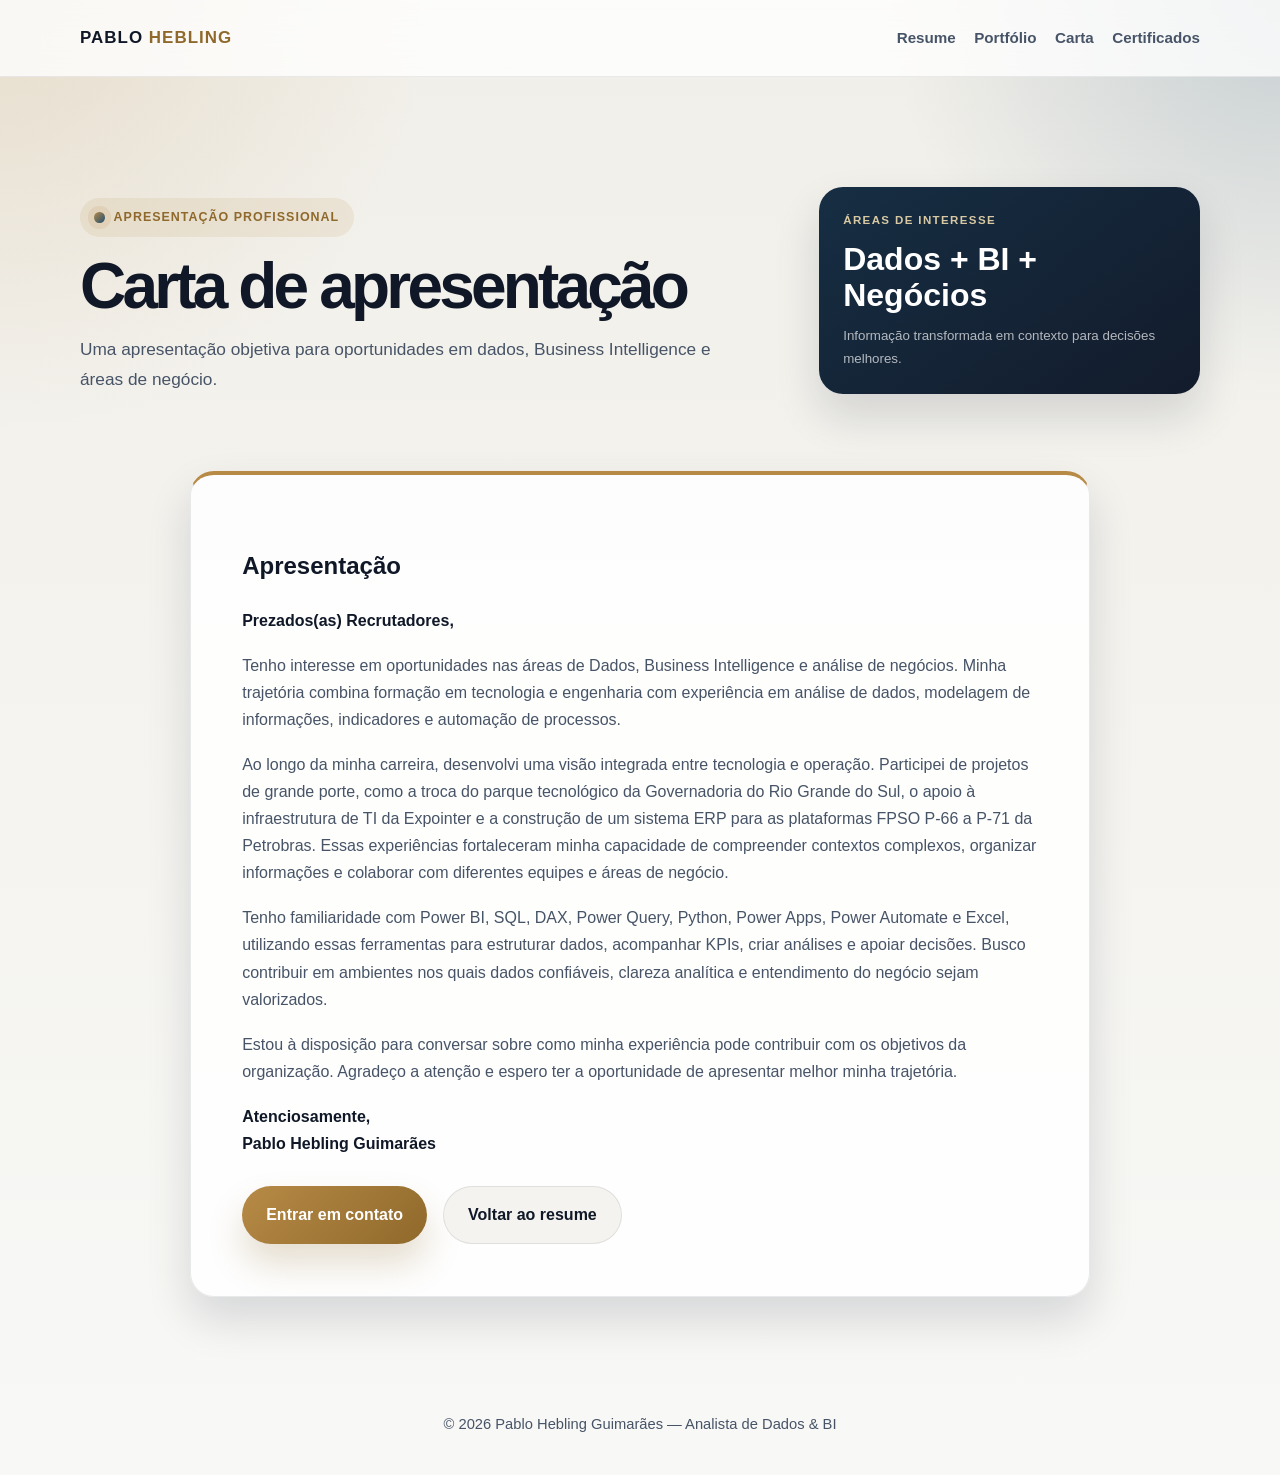
==== carta-apresentacao.html @ a9e6aeb6 "Atualização de currículo com experiências, certificados e carta de apresentação." ====
<!DOCTYPE html>
<html lang="pt-BR">
  <head>
    <meta charset="UTF-8" />
    <meta http-equiv="X-UA-Compatible" content="IE=edge" />
    <meta name="viewport" content="width=device-width, initial-scale=1.0" />
    <meta
      name="description"
      content="Carta de apresentação de Pablo Hebling Guimarães para oportunidades em dados, negócios e Business Intelligence."
    />
    <meta name="robots" content="index, follow" />
    <meta
      http-equiv="Content-Security-Policy"
      content="default-src 'self'; img-src 'self' data:; style-src 'self'; script-src 'self'; object-src 'none'; base-uri 'self'; frame-ancestors 'none';"
    />
    <title>Carta de apresentação | Pablo Hebling Guimarães</title>
    <link rel="icon" href="favicon.ico" type="image/x-icon" />
    <link rel="stylesheet" href="css/main.css" />
  </head>
  <body>
    <header class="topbar">
      <div class="container nav" aria-label="Menu principal">
        <a class="brand" href="index.html">Pablo <span>Hebling</span></a>
        <button class="menu-toggle" type="button" aria-label="Abrir menu" aria-expanded="false">
          Menu
        </button>
        <nav class="nav-links" aria-label="Navegação do documento">
          <a href="index.html">Resume</a>
          <a href="portfolio.html">Portfólio</a>
          <a href="carta-apresentacao.html" aria-current="page">Carta</a>
          <a href="certificados.html">Certificados</a>
        </nav>
      </div>
    </header>

    <main>
      <section class="document-hero container reveal" aria-labelledby="letter-title">
        <div>
          <span class="eyebrow">Apresentação profissional</span>
          <h1 id="letter-title">Carta de apresentação</h1>
          <p>
            Uma apresentação objetiva para oportunidades em dados, Business Intelligence e áreas de negócio.
          </p>
        </div>
        <div class="document-mark" aria-label="Áreas de interesse">
          <span class="signal-label">ÁREAS DE INTERESSE</span>
          <strong>Dados + BI + Negócios</strong>
          <small>Informação transformada em contexto para decisões melhores.</small>
        </div>
      </section>

      <section class="container reveal" aria-labelledby="letter-content-title">
        <article class="letter-sheet">
          <h2 id="letter-content-title">Apresentação</h2>
          <p class="letter-greeting">Prezados(as) Recrutadores,</p>
          <p>
            Tenho interesse em oportunidades nas áreas de Dados, Business Intelligence e análise de negócios.
            Minha trajetória combina formação em tecnologia e engenharia com experiência em análise de dados,
            modelagem de informações, indicadores e automação de processos.
          </p>
          <p>
            Ao longo da minha carreira, desenvolvi uma visão integrada entre tecnologia e operação. Participei de
            projetos de grande porte, como a troca do parque tecnológico da Governadoria do Rio Grande do Sul, o apoio
            à infraestrutura de TI da Expointer e a construção de um sistema ERP para as plataformas FPSO P-66 a P-71
            da Petrobras. Essas experiências fortaleceram minha capacidade de compreender contextos complexos,
            organizar informações e colaborar com diferentes equipes e áreas de negócio.
          </p>
          <p>
            Tenho familiaridade com Power BI, SQL, DAX, Power Query, Python, Power Apps, Power Automate e Excel,
            utilizando essas ferramentas para estruturar dados, acompanhar KPIs, criar análises e apoiar decisões.
            Busco contribuir em ambientes nos quais dados confiáveis, clareza analítica e entendimento do negócio
            sejam valorizados.
          </p>
          <p>
            Estou à disposição para conversar sobre como minha experiência pode contribuir com os objetivos da
            organização. Agradeço a atenção e espero ter a oportunidade de apresentar melhor minha trajetória.
          </p>
          <p class="letter-signoff">Atenciosamente,<br />Pablo Hebling Guimarães</p>
          <div class="hero-actions">
            <a class="btn btn-primary" href="mailto:hebling.pablo@gmail.com">Entrar em contato</a>
            <a class="btn btn-secondary" href="index.html">Voltar ao resume</a>
          </div>
        </article>
      </section>
    </main>

    <footer>
      © 2026 Pablo Hebling Guimarães — Analista de Dados &amp; BI
    </footer>

    <script src="js/cv-modern.js"></script>
  </body>
</html>
---- css/main.css ----
:root {
  --bg: #0e1727;
  --bg-soft: #121f2d;
  --bg-muted: #f3f1ed;
  --panel: rgba(16, 23, 36, 0.82);
  --surface: #ffffff;
  --surface-soft: #f5f3ef;
  --text: #101828;
  --text-soft: #475467;
  --muted: #98a2b3;
  --primary: #b78a46;
  --primary-strong: #8f692b;
  --secondary: #1f4d73;
  --secondary-soft: #5a7ba1;
  --highlight: #d9c9a3;
  --border: rgba(16, 24, 40, 0.09);
  --shadow: 0 22px 45px rgba(15, 23, 42, 0.14);
  --radius: 24px;
}

* {
  box-sizing: border-box;
}

html {
  scroll-behavior: smooth;
}

body {
  margin: 0;
  min-height: 100vh;
  font-family: "Inter", "Segoe UI", sans-serif;
  background:
    radial-gradient(circle at top left, rgba(183, 138, 70, 0.18), transparent 22%),
    radial-gradient(circle at right top, rgba(31, 77, 115, 0.2), transparent 20%),
    linear-gradient(180deg, #f1efe9 0%, #f8f8f6 100%);
  color: var(--text);
  line-height: 1.7;
}

img {
  max-width: 100%;
  display: block;
}

a {
  color: inherit;
  text-decoration: none;
}

button,
input,
textarea,
select {
  font: inherit;
}

.container {
  width: min(1120px, calc(100% - 2rem));
  margin: 0 auto;
}

.topbar {
  position: sticky;
  top: 0;
  z-index: 30;
  border-bottom: 1px solid rgba(16, 24, 40, 0.08);
  background: rgba(255, 255, 255, 0.78);
  backdrop-filter: blur(18px);
}

.nav {
  display: flex;
  align-items: center;
  justify-content: space-between;
  min-height: 76px;
  gap: 1.2rem;
}

.brand {
  font-size: 1.06rem;
  font-weight: 800;
  letter-spacing: 0.06em;
  text-transform: uppercase;
}

.brand span {
  color: var(--primary-strong);
}

.nav-links {
  display: flex;
  align-items: center;
  gap: 1.15rem;
}

.nav-links a {
  position: relative;
  color: var(--text-soft);
  font-size: 0.95rem;
  font-weight: 600;
  padding: 0.4rem 0;
}

.nav-links a::after {
  content: "";
  position: absolute;
  left: 0;
  bottom: -0.1rem;
  width: 0;
  height: 2px;
  border-radius: 999px;
  background: linear-gradient(90deg, var(--primary), var(--secondary));
  transition: width 0.25s ease;
}

.nav-links a:hover::after,
.nav-links a:focus-visible::after {
  width: 100%;
}

.menu-toggle {
  display: none;
  border: 1px solid var(--border);
  background: var(--surface);
  color: var(--text);
  border-radius: 12px;
  padding: 0.65rem 0.9rem;
  cursor: pointer;
}

main {
  padding: 2rem 0 4rem;
}

section {
  padding: 2rem 0;
}

.portfolio-hero {
  display: grid;
  grid-template-columns: minmax(0, 1.35fr) minmax(280px, 0.65fr);
  align-items: end;
  gap: 2rem;
  min-height: 430px;
  padding-top: 4.5rem;
  padding-bottom: 3.5rem;
}

.portfolio-hero-copy h1 {
  max-width: 760px;
  margin: 1rem 0;
  font-size: clamp(2.8rem, 6vw, 5.4rem);
  line-height: 1.02;
  letter-spacing: -0.06em;
}

.portfolio-hero-copy p {
  max-width: 62ch;
  margin: 0;
  color: var(--text-soft);
  font-size: 1.08rem;
}

.portfolio-signal {
  min-height: 220px;
  display: flex;
  flex-direction: column;
  justify-content: flex-end;
  gap: 0.8rem;
  padding: 1.6rem;
  border-radius: var(--radius);
  color: #fff;
  background:
    linear-gradient(145deg, rgba(18, 42, 64, 0.98), rgba(14, 23, 39, 0.98)),
    var(--bg);
  box-shadow: var(--shadow);
}

.signal-label {
  color: var(--highlight);
  font-size: 0.72rem;
  font-weight: 800;
  letter-spacing: 0.12em;
}

.portfolio-signal strong {
  font-size: clamp(1.6rem, 3vw, 2.35rem);
  line-height: 1.1;
}

.portfolio-signal small {
  color: rgba(255, 255, 255, 0.68);
}

.signal-line {
  height: 2px;
  margin-top: 0.8rem;
  overflow: hidden;
  background: rgba(255, 255, 255, 0.16);
}

.signal-line span {
  display: block;
  width: 38%;
  height: 100%;
  background: var(--primary);
}

.hero {
  padding-top: 2.5rem;
}

.hero-card {
  display: grid;
  grid-template-columns: 1.2fr 0.8fr;
  gap: 2rem;
  background: rgba(255, 255, 255, 0.8);
  border: 1px solid rgba(16, 24, 40, 0.06);
  box-shadow: var(--shadow);
  border-radius: calc(var(--radius) + 8px);
  padding: clamp(1.4rem, 2vw, 2.4rem);
}

.premium-card {
  background: linear-gradient(135deg, rgba(255, 255, 255, 0.94), rgba(245, 242, 238, 0.9));
}

.eyebrow {
  display: inline-flex;
  align-items: center;
  gap: 0.55rem;
  padding: 0.55rem 0.9rem;
  border-radius: 999px;
  background: rgba(183, 138, 70, 0.12);
  color: var(--primary-strong);
  font-size: 0.78rem;
  font-weight: 800;
  text-transform: uppercase;
  letter-spacing: 0.08em;
}

.eyebrow::before {
  content: "";
  width: 0.65rem;
  height: 0.65rem;
  border-radius: 50%;
  background: linear-gradient(135deg, var(--primary), var(--secondary));
  box-shadow: 0 0 0 6px rgba(183, 138, 70, 0.14);
}

.hero-copy h1 {
  margin: 1rem 0 1rem;
  font-size: clamp(2.5rem, 5vw, 4.4rem);
  line-height: 1.06;
  letter-spacing: -0.06em;
}

.hero-copy h1 span {
  color: var(--primary-strong);
}

.hero-copy p {
  margin: 0;
  font-size: 1.06rem;
  color: var(--text-soft);
  max-width: 62ch;
}

.hero-actions {
  display: flex;
  flex-wrap: wrap;
  gap: 1rem;
  margin-top: 1.8rem;
}

.btn {
  display: inline-flex;
  align-items: center;
  justify-content: center;
  border: 0;
  border-radius: 999px;
  padding: 0.92rem 1.5rem;
  font-weight: 700;
  transition: transform 0.2s ease, box-shadow 0.2s ease;
  cursor: pointer;
}

.btn:hover,
.btn:focus-visible {
  transform: translateY(-1px);
}

.btn-primary {
  background: linear-gradient(135deg, var(--primary), var(--primary-strong));
  color: #fff;
  box-shadow: 0 20px 35px rgba(143, 105, 43, 0.22);
}

.btn-secondary {
  background: var(--surface-soft);
  color: var(--text);
  border: 1px solid var(--border);
}

.quick-stats {
  display: grid;
  grid-template-columns: repeat(3, minmax(110px, 1fr));
  gap: 1rem;
  margin-top: 1.8rem;
  list-style: none;
  padding: 0;
}

.quick-stats li {
  padding: 1rem 0.8rem;
  background: rgba(255, 255, 255, 0.7);
  border-radius: 18px;
  border: 1px solid var(--border);
}

.quick-stats strong {
  display: block;
  font-size: 1.2rem;
  font-weight: 800;
  color: var(--primary-strong);
}

.quick-stats span {
  color: var(--text-soft);
  font-size: 0.8rem;
}

.social-links {
  display: flex;
  flex-wrap: wrap;
  gap: 0.75rem;
  margin-top: 1.4rem;
}

.social-links a {
  display: inline-flex;
  align-items: center;
  justify-content: center;
  min-height: 42px;
  padding: 0.6rem 0.9rem;
  border: 1px solid var(--border);
  border-radius: 999px;
  background: rgba(255, 255, 255, 0.65);
  color: var(--text);
  font-size: 0.82rem;
  font-weight: 700;
}

.profile-lockup {
  display: flex;
  flex-direction: column;
  justify-content: center;
  align-items: center;
  gap: 1.1rem;
  padding: 1.2rem;
  background: linear-gradient(180deg, rgba(17, 27, 43, 0.96), rgba(20, 38, 58, 0.96));
  border-radius: calc(var(--radius) + 4px);
  color: #fff;
}

.photo-frame {
  width: 100%;
  display: flex;
  justify-content: center;
  align-items: center;
}

.avatar {
  width: min(100%, 260px);
  aspect-ratio: 1 / 1;
  object-fit: cover;
  object-position: center 30%;
  border-radius: 28px;
  border: 4px solid rgba(255, 255, 255, 0.12);
  box-shadow: 0 26px 44px rgba(0, 0, 0, 0.22);
}

.profile-meta {
  width: 100%;
  display: grid;
  gap: 0.75rem;
}

.meta-item {
  display: flex;
  justify-content: space-between;
  gap: 1rem;
  padding: 0.72rem 0.8rem;
  border-radius: 12px;
  background: rgba(255, 255, 255, 0.04);
  border: 1px solid rgba(255, 255, 255, 0.08);
  font-size: 0.9rem;
}

.meta-item span {
  color: rgba(255, 255, 255, 0.7);
}

.meta-item strong {
  font-weight: 700;
}

.section-header {
  margin-bottom: 1.6rem;
}

.section-header .kicker {
  display: inline-block;
  color: var(--primary-strong);
  font-size: 0.76rem;
  letter-spacing: 0.12em;
  text-transform: uppercase;
  font-weight: 800;
}

.section-header h2 {
  margin: 0.45rem 0 0;
  font-size: clamp(1.9rem, 3vw, 2.8rem);
  letter-spacing: -0.05em;
}

.grid-2 {
  display: grid;
  grid-template-columns: repeat(2, minmax(0, 1fr));
  gap: 1.5rem;
}

.card {
  background: rgba(255, 255, 255, 0.82);
  border: 1px solid var(--border);
  border-radius: var(--radius);
  box-shadow: var(--shadow);
  padding: 1.5rem;
}

.card p {
  margin: 0;
  color: var(--text-soft);
}

.pill-group {
  display: flex;
  flex-wrap: wrap;
  gap: 0.7rem;
  margin-top: 1rem;
}

.pill {
  display: inline-flex;
  align-items: center;
  background: rgba(183, 138, 70, 0.09);
  color: var(--primary-strong);
  border-radius: 999px;
  padding: 0.55rem 0.85rem;
  font-size: 0.82rem;
  font-weight: 700;
  border: 1px solid rgba(183, 138, 70, 0.2);
}

.stack {
  display: grid;
  gap: 1rem;
}

.skill-item {
  display: grid;
  gap: 0.5rem;
}

.skill-head {
  display: flex;
  justify-content: space-between;
  align-items: center;
  color: var(--text);
  font-weight: 700;
}

.skill-head span:last-child {
  color: var(--text-soft);
  font-size: 0.8rem;
}

.skill-bar {
  width: 100%;
  height: 0.76rem;
  background: #e8e3df;
  border-radius: 999px;
  overflow: hidden;
}

.skill-bar > span {
  display: block;
  height: 100%;
  border-radius: inherit;
  background: linear-gradient(90deg, var(--primary), var(--secondary));
}

.timeline {
  position: relative;
  margin-top: 1rem;
  padding-left: 1.2rem;
}

.timeline::before {
  content: "";
  position: absolute;
  left: 0.2rem;
  top: 0.3rem;
  bottom: 0.25rem;
  width: 2px;
  background: rgba(16, 24, 40, 0.12);
}

.timeline-item {
  position: relative;
  padding: 0 0 1.2rem 1.2rem;
}

.timeline-item::before {
  content: "";
  position: absolute;
  left: -1.29rem;
  top: 0.32rem;
  width: 0.8rem;
  height: 0.8rem;
  border-radius: 50%;
  background: linear-gradient(135deg, var(--primary), var(--secondary));
  box-shadow: 0 0 0 5px rgba(183, 138, 70, 0.14);
}

.timeline-item h3 {
  margin: 0 0 0.3rem;
  font-size: 1.08rem;
}

.timeline-meta {
  display: flex;
  flex-wrap: wrap;
  gap: 0.8rem;
  margin-bottom: 0.6rem;
  color: var(--text-soft);
  font-size: 0.82rem;
  font-weight: 600;
}

.timeline-item p {
  margin: 0;
  color: var(--text-soft);
}

.document-hero {
  display: grid;
  grid-template-columns: minmax(0, 1.3fr) minmax(260px, 0.7fr);
  align-items: end;
  gap: 2rem;
  min-height: 330px;
  padding-top: 4rem;
  padding-bottom: 2.8rem;
}

.document-hero h1 {
  max-width: 720px;
  margin: 1rem 0;
  font-size: clamp(2.6rem, 5vw, 4.8rem);
  line-height: 1.04;
  letter-spacing: -0.06em;
}

.document-hero p {
  max-width: 66ch;
  margin: 0;
  color: var(--text-soft);
  font-size: 1.08rem;
}

.document-mark {
  min-height: 190px;
  display: flex;
  flex-direction: column;
  justify-content: flex-end;
  gap: 0.7rem;
  padding: 1.5rem;
  border-radius: var(--radius);
  color: #fff;
  background: linear-gradient(145deg, rgba(18, 42, 64, 0.98), rgba(14, 23, 39, 0.98));
  box-shadow: var(--shadow);
}

.document-mark strong {
  font-size: clamp(1.4rem, 2.6vw, 2rem);
  line-height: 1.12;
}

.document-mark small {
  color: rgba(255, 255, 255, 0.68);
}

.letter-sheet {
  max-width: 900px;
  margin: 0 auto;
  padding: clamp(1.5rem, 4vw, 3.2rem);
  border: 1px solid var(--border);
  border-top: 4px solid var(--primary);
  border-radius: var(--radius);
  background: rgba(255, 255, 255, 0.86);
  box-shadow: var(--shadow);
}

.letter-sheet p {
  margin: 0 0 1.1rem;
  color: var(--text-soft);
}

.letter-sheet .letter-greeting,
.letter-sheet .letter-signoff {
  color: var(--text);
  font-weight: 700;
}

.certificate-table-wrap {
  overflow-x: auto;
  border: 1px solid var(--border);
  border-radius: var(--radius);
  background: rgba(255, 255, 255, 0.86);
  box-shadow: var(--shadow);
}

.certificate-table {
  width: 100%;
  min-width: 620px;
  border-collapse: collapse;
  text-align: left;
}

.certificate-table th,
.certificate-table td {
  padding: 1.15rem 1.35rem;
  border-bottom: 1px solid var(--border);
}

.certificate-table th {
  color: #fff;
  background: var(--bg);
  font-size: 0.76rem;
  letter-spacing: 0.1em;
  text-transform: uppercase;
}

.certificate-table td {
  color: var(--text-soft);
}

.certificate-table tbody tr:last-child td {
  border-bottom: 0;
}

.certificate-table tbody tr:hover {
  background: rgba(183, 138, 70, 0.08);
}

.certificate-table td:first-child,
.certificate-table td:nth-child(2) {
  color: var(--text);
  font-weight: 700;
}

.certificate-note {
  margin: 1rem 0 0;
  color: var(--text-soft);
  font-size: 0.92rem;
}

.portfolio-intro {
  display: grid;
  grid-template-columns: minmax(180px, 0.55fr) 1fr;
  align-items: center;
  gap: 2rem;
  margin-bottom: 1.5rem;
}

.portfolio-intro h3 {
  margin: 0.35rem 0 0;
  font-size: 1.35rem;
}

.project-grid {
  display: grid;
  grid-template-columns: repeat(3, minmax(0, 1fr));
  gap: 1.5rem;
}

.project-card {
  display: flex;
  flex-direction: column;
  gap: 1rem;
  height: 100%;
  overflow: hidden;
  padding: 0 1.4rem 1.4rem;
  border-radius: var(--radius);
  background: rgba(255, 255, 255, 0.82);
  border: 1px solid var(--border);
  box-shadow: var(--shadow);
  transition: transform 0.25s ease, box-shadow 0.25s ease, border-color 0.25s ease;
}

.project-card:hover,
.project-card:focus-within {
  transform: translateY(-5px);
  border-color: rgba(183, 138, 70, 0.35);
  box-shadow: 0 28px 52px rgba(15, 23, 42, 0.18);
}

.project-visual {
  position: relative;
  display: flex;
  align-items: center;
  justify-content: center;
  min-height: 160px;
  margin: 0 -1.4rem 0;
  overflow: hidden;
  background: #15283a;
}

.project-visual::after {
  position: absolute;
  right: 1rem;
  bottom: 0.8rem;
  color: rgba(255, 255, 255, 0.48);
  font-size: 0.62rem;
  font-weight: 800;
  letter-spacing: 0.12em;
}

.dashboard-visual::after { content: "POWER BI / PREVIEW"; }
.flow-visual { background: #1f4d73; }
.flow-visual::after { content: "AUTOMATION / PREVIEW"; }
.data-visual { background: #253c45; }
.data-visual::after { content: "DATA / PREVIEW"; }
.strategy-visual { background: #41382e; }
.strategy-visual::after { content: "STRATEGY / PREVIEW"; }
.executive-visual { background: #182338; }
.executive-visual::after { content: "EXECUTIVE / PREVIEW"; }
.case-visual { background: #31453e; }
.case-visual::after { content: "CASE / PREVIEW"; }

.visual-topline {
  position: absolute;
  top: 1.4rem;
  left: 1.4rem;
  width: 35%;
  height: 0.45rem;
  border-radius: 99px;
  background: rgba(255, 255, 255, 0.76);
}

.metric-row {
  position: absolute;
  top: 3.2rem;
  left: 1.4rem;
  right: 1.4rem;
  display: flex;
  gap: 0.55rem;
}

.metric-row span {
  width: 28%;
  height: 1.35rem;
  border-radius: 6px;
  background: rgba(255, 255, 255, 0.2);
}

.chart-bars {
  display: flex;
  align-items: end;
  gap: 0.45rem;
  height: 4rem;
  margin-top: 3.5rem;
}

.chart-bars i {
  width: 0.8rem;
  height: 48%;
  border-radius: 4px 4px 0 0;
  background: linear-gradient(180deg, var(--highlight), var(--primary));
}

.chart-bars i:nth-child(2) { height: 68%; }
.chart-bars i:nth-child(3) { height: 55%; }
.chart-bars i:nth-child(4) { height: 82%; }
.chart-bars i:nth-child(5) { height: 64%; }
.chart-bars i:nth-child(6) { height: 92%; }

.flow-node {
  width: 2.8rem;
  height: 2.8rem;
  border: 2px solid var(--highlight);
  border-radius: 12px;
  background: rgba(255, 255, 255, 0.14);
}

.flow-connector {
  width: 2.4rem;
  height: 2px;
  background: var(--highlight);
}

.data-column {
  width: 1.45rem;
  height: 45%;
  border-radius: 5px 5px 0 0;
  background: var(--highlight);
}

.data-column:nth-child(2) { height: 72%; background: #fff; }
.data-column:nth-child(3) { height: 56%; }
.data-column:nth-child(4) { height: 88%; background: #fff; }
.data-column:nth-child(5) { height: 67%; }

.strategy-ring {
  width: 6rem;
  height: 6rem;
  border: 12px solid rgba(255, 255, 255, 0.2);
  border-right-color: var(--highlight);
  border-bottom-color: var(--primary);
  border-radius: 50%;
}

.strategy-line {
  position: absolute;
  width: 5.2rem;
  height: 2px;
  background: var(--highlight);
  transform: rotate(-28deg) translate(1.7rem, -1.1rem);
}

.strategy-dot {
  width: 0.7rem;
  height: 0.7rem;
  border-radius: 50%;
  background: var(--primary);
  transform: translate(1.8rem, -1.2rem);
}

.executive-title {
  position: absolute;
  top: 1.4rem;
  left: 1.4rem;
  width: 42%;
  height: 0.5rem;
  border-radius: 99px;
  background: var(--highlight);
}

.executive-card {
  width: 5rem;
  height: 4.2rem;
  margin: 1.2rem 0.35rem 0;
  border: 1px solid rgba(255, 255, 255, 0.2);
  border-radius: 8px;
  background: rgba(255, 255, 255, 0.1);
}

.executive-card:last-child {
  height: 5.7rem;
  background: rgba(183, 138, 70, 0.58);
}

.case-visual span {
  display: block;
  width: 2rem;
  height: 2rem;
  margin: 0.3rem;
  border-radius: 50%;
  background: var(--highlight);
}

.case-visual span:nth-child(even) {
  background: var(--primary);
}

.project-link {
  display: inline-flex;
  align-items: center;
  gap: 0.45rem;
  margin-top: auto;
  color: var(--secondary);
  font-size: 0.86rem;
  font-weight: 800;
}

.project-link span {
  font-size: 1.15rem;
  transition: transform 0.2s ease;
}

.project-link:hover span,
.project-link:focus-visible span {
  transform: translateX(3px);
}

.project-tag {
  width: max-content;
  padding: 0.42rem 0.8rem;
  border-radius: 999px;
  background: rgba(31, 77, 115, 0.08);
  color: var(--secondary);
  font-size: 0.72rem;
  font-weight: 800;
  text-transform: uppercase;
  letter-spacing: 0.08em;
}

.project-card h3 {
  margin: 0;
  font-size: 1.18rem;
}

.project-card p {
  margin: 0;
  color: var(--text-soft);
}

.project-card ul {
  margin: 0;
  padding-left: 1.1rem;
  color: var(--text-soft);
  display: grid;
  gap: 0.35rem;
}

.contact-wrap {
  display: grid;
  grid-template-columns: 1.1fr 0.9fr;
  gap: 1.5rem;
  align-items: stretch;
}

.contact-list {
  list-style: none;
  padding: 0;
  margin: 0;
  display: grid;
  gap: 1rem;
}

.contact-list li {
  display: flex;
  align-items: center;
  gap: 0.9rem;
  padding: 0.9rem 1rem;
  background: var(--surface-soft);
  border: 1px solid var(--border);
  border-radius: 16px;
}

.contact-list strong {
  display: block;
  font-size: 0.77rem;
  letter-spacing: 0.08em;
  text-transform: uppercase;
  color: var(--text-soft);
}

.contact-list a,
.contact-list span {
  color: var(--text);
  font-weight: 700;
}

.contact-badge {
  display: flex;
  align-items: center;
  justify-content: center;
  min-height: 100%;
  padding: 1.5rem;
  border-radius: var(--radius);
  background: linear-gradient(135deg, rgba(183, 138, 70, 0.12), rgba(31, 77, 115, 0.1));
  border: 1px solid var(--border);
}

.contact-badge-inner {
  text-align: center;
}

.contact-badge h3 {
  margin: 0 0 0.5rem;
  font-size: clamp(1.6rem, 2vw, 2.25rem);
}

.contact-badge p {
  margin: 0;
  color: var(--text-soft);
}

footer {
  padding: 1.2rem 0 2.4rem;
  color: var(--text-soft);
  text-align: center;
  font-size: 0.92rem;
}

.reveal {
  opacity: 0;
  transform: translateY(18px);
  transition: opacity 0.5s ease, transform 0.5s ease;
}

.reveal.visible {
  opacity: 1;
  transform: translateY(0);
}

.sr-only {
  position: absolute;
  width: 1px;
  height: 1px;
  padding: 0;
  margin: -1px;
  overflow: hidden;
  clip: rect(0, 0, 0, 0);
  white-space: nowrap;
  border: 0;
}

@media (max-width: 900px) {
  .hero-card,
  .grid-2,
  .contact-wrap,
  .project-grid,
  .portfolio-hero,
  .document-hero {
    grid-template-columns: 1fr;
  }

  .profile-lockup {
    order: -1;
  }
}

@media (max-width: 740px) {
  .nav {
    position: relative;
    min-height: 70px;
  }

  .menu-toggle {
    display: inline-flex;
    align-items: center;
    justify-content: center;
  }

  .nav-links {
    position: absolute;
    top: calc(100% + 0.5rem);
    left: 0;
    right: 0;
    display: none;
    flex-direction: column;
    align-items: flex-start;
    gap: 0.7rem;
    padding: 1rem;
    background: rgba(255, 255, 255, 0.96);
    border: 1px solid var(--border);
    border-radius: 16px;
    box-shadow: var(--shadow);
  }

  .nav.is-open .nav-links {
    display: flex;
  }

  .quick-stats {
    grid-template-columns: 1fr;
  }

  .portfolio-intro {
    grid-template-columns: 1fr;
  }

  .portfolio-hero {
    min-height: auto;
    padding-top: 2.5rem;
  }

  .document-hero {
    min-height: auto;
    padding-top: 2.5rem;
  }

  .hero-copy h1 {
    line-height: 1.14;
  }
}

@media (prefers-reduced-motion: reduce) {
  html {
    scroll-behavior: auto;
  }

  *, *::before, *::after {
    animation-duration: 0.01ms !important;
    animation-iteration-count: 1 !important;
    transition-duration: 0.01ms !important;
    scroll-behavior: auto !important;
  }
}
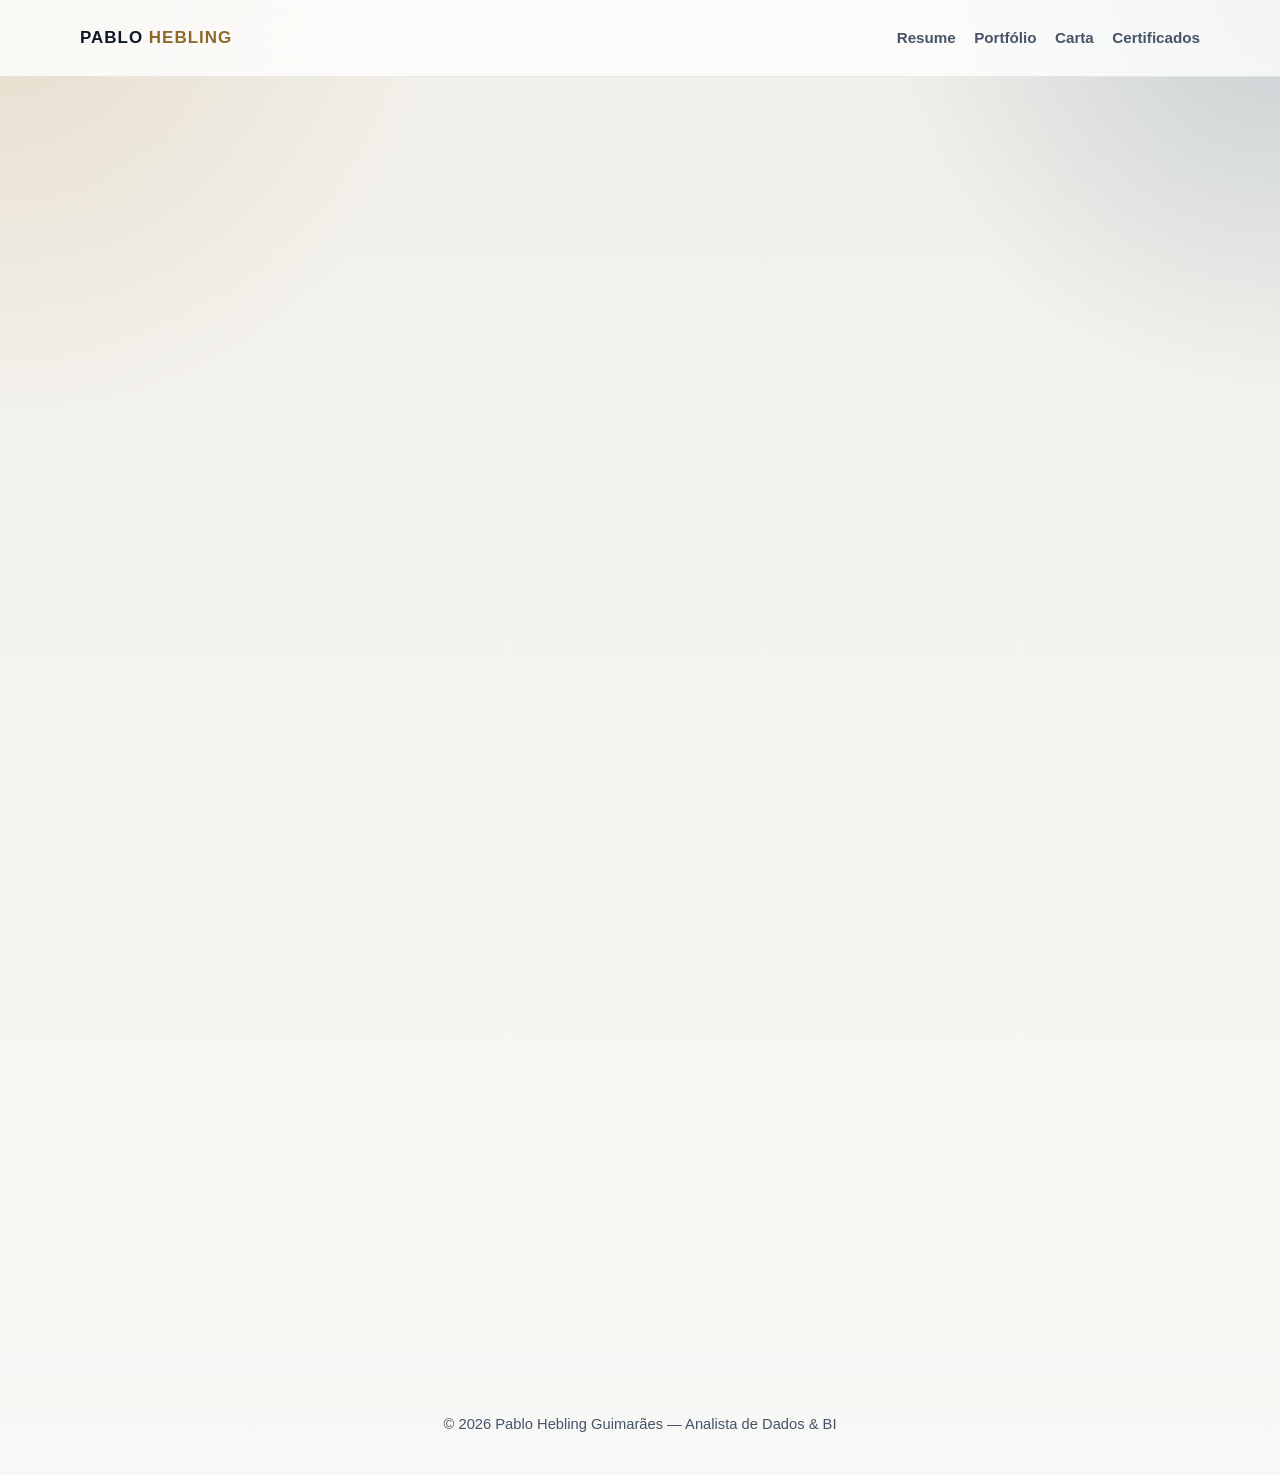
==== commit f18945f1: "Correção e alterações nos arquivos README e carta-apresentacao." ====
--- a/carta-apresentacao.html
+++ b/carta-apresentacao.html
@@ -52,7 +52,7 @@
       <section class="container reveal" aria-labelledby="letter-content-title">
         <article class="letter-sheet">
           <h2 id="letter-content-title">Apresentação</h2>
-          <p class="letter-greeting">Prezados(as) Recrutadores,</p>
+          <p class="letter-greeting">Prezado(a) Recrutador (a),</p>
           <p>
             Tenho interesse em oportunidades nas áreas de Dados, Business Intelligence e análise de negócios.
             Minha trajetória combina formação em tecnologia e engenharia com experiência em análise de dados,
